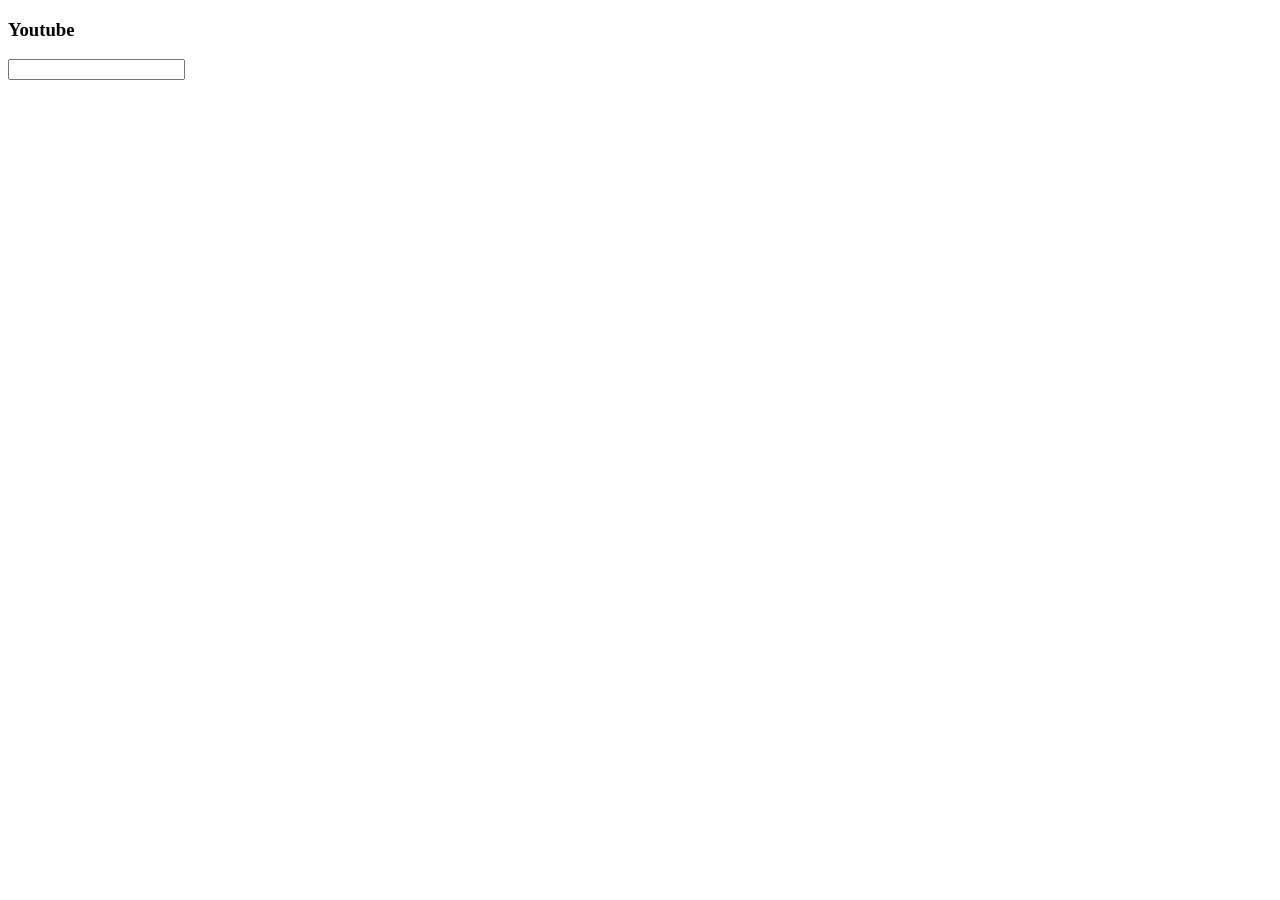
==== youtube-copyright/index.html @ 31eb98eb "first commit" ====
<!DOCTYPE html>
<html lang="en">
<head>
    <meta charset="UTF-8">
    <meta name="viewport" content="width=device-width, initial-scale=1.0">
    <title>Youtube Copyright</title>
    <link rel="stylesheet" href="style.css">
</head>
<body>
    
    <header>
        <div class="header-left">
            <i></i>
            <h3 class="logo">Youtube</h3>
        </div>
        <div class="header-center">
            <div class="header-search">
                <input type="text">
                <i></i>
            </div>
            <i></i>
        </div>
        <div class="header-right">
            <i></i>
            <i></i>
            <i></i>
        </div>
    </header>


</body>
</html>
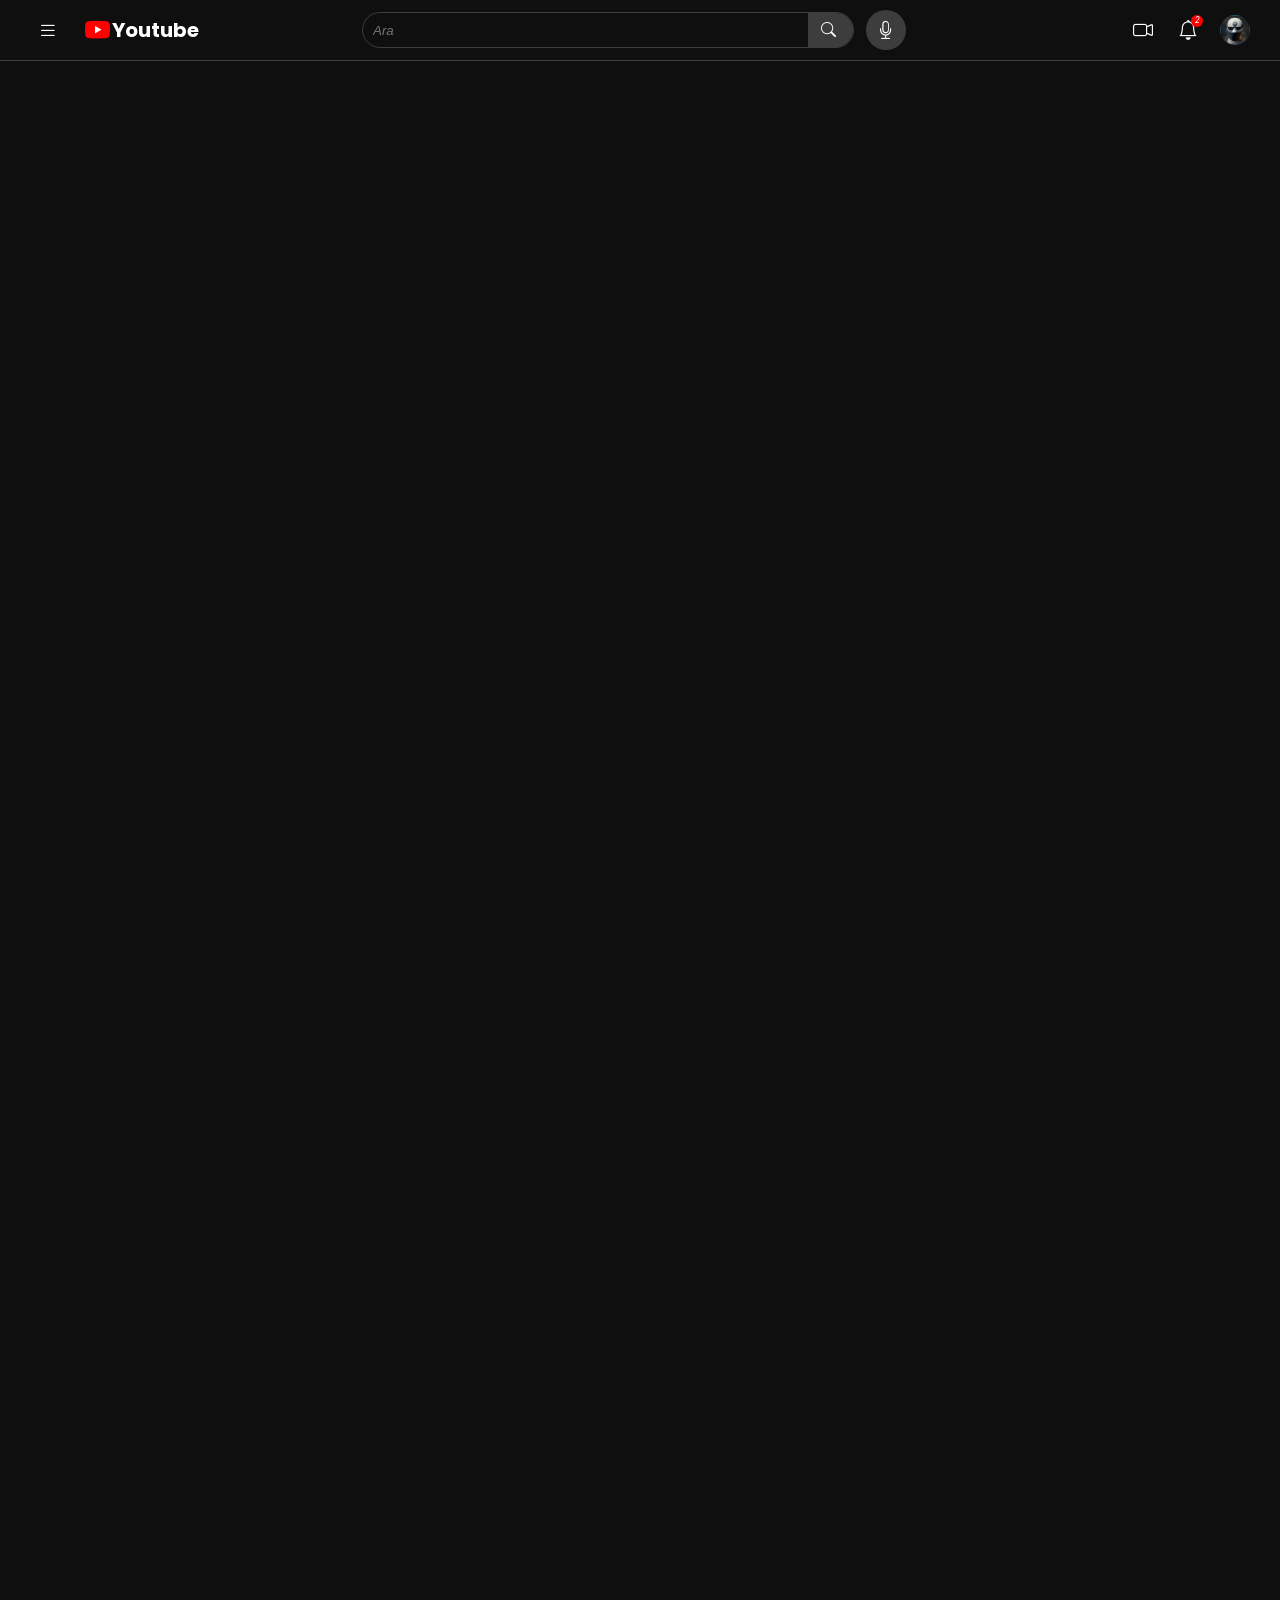
==== commit 7151428c: "header css update" ====
--- a/youtube-copyright/index.html
+++ b/youtube-copyright/index.html
@@ -1,32 +1,42 @@
 <!DOCTYPE html>
 <html lang="en">
-<head>
-    <meta charset="UTF-8">
-    <meta name="viewport" content="width=device-width, initial-scale=1.0">
+  <head>
+    <meta charset="UTF-8" />
+    <meta name="viewport" content="width=device-width, initial-scale=1.0" />
     <title>Youtube Copyright</title>
-    <link rel="stylesheet" href="style.css">
-</head>
-<body>
-    
+    <link rel="stylesheet" href="style.css" />
+    <!--! boostrap icons cdn -->
+    <link
+      rel="stylesheet"
+      href="https://cdn.jsdelivr.net/npm/bootstrap-icons@1.11.3/font/bootstrap-icons.min.css"
+    />
+  </head>
+  <body>
     <header>
+      <div class="header-wrapper">
         <div class="header-left">
-            <i></i>
-            <h3 class="logo">Youtube</h3>
+          <i class="bi bi-list icon-hover"></i>
+          <div class="logo">
+            <i class="bi bi-youtube"></i>
+            <span></span>
+            <h3>Youtube</h3>
+          </div>
         </div>
         <div class="header-center">
-            <div class="header-search">
-                <input type="text">
-                <i></i>
-            </div>
-            <i></i>
+          <div class="header-search">
+            <input type="text" placeholder="Ara" />
+            <button>
+            <i class="bi bi-search"></i>
+            </button>
+          </div>
+          <i class="bi bi-mic"></i>
         </div>
         <div class="header-right">
-            <i></i>
-            <i></i>
-            <i></i>
+          <i class="bi bi-camera-video icon-hover"></i>
+          <i class="bi bi-bell icon-hover"></i>
+          <div class="avatar"><img src="Screenshot_2.png" alt="" /></div>
         </div>
+      </div>
     </header>
-
-
-</body>
-</html>+  </body>
+</html>
--- a/youtube-copyright/style.css
+++ b/youtube-copyright/style.css
@@ -0,0 +1,204 @@
+@import url("https://fonts.googleapis.com/css2?family=Poppins:wght@300;400;500;600;700&display=swap");
+
+* {
+  margin: 0;
+  padding: 0;
+}
+
+:root {
+  --primary-color: #ff0000;
+  --dark-theme: #0f0f0f;
+  --base-font-family: "Poppins", sans-serif;
+  --base-font-size: 62.5%;
+}
+
+html {
+  font-size: var(--base-font-size);
+}
+
+body {
+  font-family: var(--base-font-family);
+  background-color: var(--dark-theme);
+  display: flex;
+  flex-direction: column;
+  height: 200vh;
+}
+
+header .icon-hover:hover {
+  background-color: #3d3d3d;
+  border-radius: 100%;
+}
+
+/* header start */
+
+header {
+  border-bottom: 1px solid #3d3d3d;
+  width: 100%;
+  position: fixed;
+  z-index: 10;
+}
+
+header i {
+  font-size: 2rem;
+  color: white;
+}
+
+.header-wrapper {
+  display: flex;
+  justify-content: space-between;
+  align-items: center;
+  height: 6rem;
+  padding: 0 3rem;
+}
+
+.header-left {
+  display: flex;
+  align-items: center;
+  column-gap: 2rem;
+}
+
+.header-left .bi-list {
+  cursor: pointer;
+  width: 3.5rem;
+  height: 3.5rem;
+  display: flex;
+  align-items: center;
+  justify-content: center;
+  transition: 0.1s all ease;
+}
+
+.header-left .logo {
+  display: flex;
+  align-items: center;
+  column-gap: .2rem;
+  position: relative;
+  cursor: pointer;
+}
+
+.header-left .logo .bi-youtube {
+  color: var(--primary-color);
+  font-size: 2.5rem;
+  z-index: 10;
+  display: flex;
+  align-items: center;
+}
+
+.header-left .logo span {
+  background-color: white;
+  width: 1.5rem;
+  height: 1rem;
+  position: absolute;
+  left: .3rem;
+}
+
+.header-left .logo h3 {
+  font-size: 2rem;
+  color: white;
+}
+
+.header-center {
+  display: flex;
+  align-items: center;
+  column-gap: 1.2rem;
+  width: 60rem;
+}
+
+.header-center button {
+  background-color: #3d3d3d;
+  height: 3.4rem;
+  width: 5rem;
+  border: 0;
+  outline: 0;
+  border-radius: 0 4rem 4rem 0;
+  cursor: pointer;
+}
+
+.header-center .header-search input {
+  border: 0;
+  outline: 0;
+  color: white;
+  background-color: var(--dark-theme);
+  width: 100%;
+  font-style: italic;
+}
+
+.header-center .header-search {
+  border: 1px solid #3d3d3d;
+  border-radius: 3rem;
+  padding: 0 0 0 1rem;
+  display: flex;
+  align-items: center;
+  width: 80%;
+}
+
+.header-center .header-search .bi-search {
+  font-size: 1.5rem;
+  margin-right: 0.4rem;
+}
+
+.header-center .bi-mic {
+  cursor: pointer;
+  background-color: #3d3d3d;
+  border-radius: 100%;
+  width: 4rem;
+  height: 4rem;
+  display: flex;
+  align-items: center;
+  justify-content: center;
+  font-size: 1.8rem;
+}
+
+.header-right {
+  display: flex;
+  align-items: center;
+  justify-content: space-between;
+  column-gap: 1rem;
+}
+
+.header-right .bi-camera-video {
+  cursor: pointer;
+  width: 3.5rem;
+  height: 3.5rem;
+  display: flex;
+  align-items: center;
+  justify-content: center;
+  transition: 0.1s all ease;
+}
+
+.header-right .bi-bell {
+  cursor: pointer;
+  position: relative;
+  width: 3.5rem;
+  height: 3.5rem;
+  display: flex;
+  align-items: center;
+  justify-content: center;
+  transition: 0.1s all ease;
+}
+
+.header-right .bi-bell::after {
+  content: "2";
+  top: 0.2rem;
+  right: 0.2rem;
+  font-size: 0.8rem;
+  position: absolute;
+  background-color: var(--primary-color);
+  border-radius: 100%;
+  width: 1.2rem;
+  height: 1.2rem;
+  display: flex;
+  align-items: center;
+  justify-content: center;
+}
+
+.header-right .avatar img {
+  width: 3rem;
+  height: 3rem;
+  border-radius: 100%;
+  cursor: pointer;
+  display: flex;
+  align-items: center;
+  margin-left: 0.5rem;
+}
+
+/* header end */
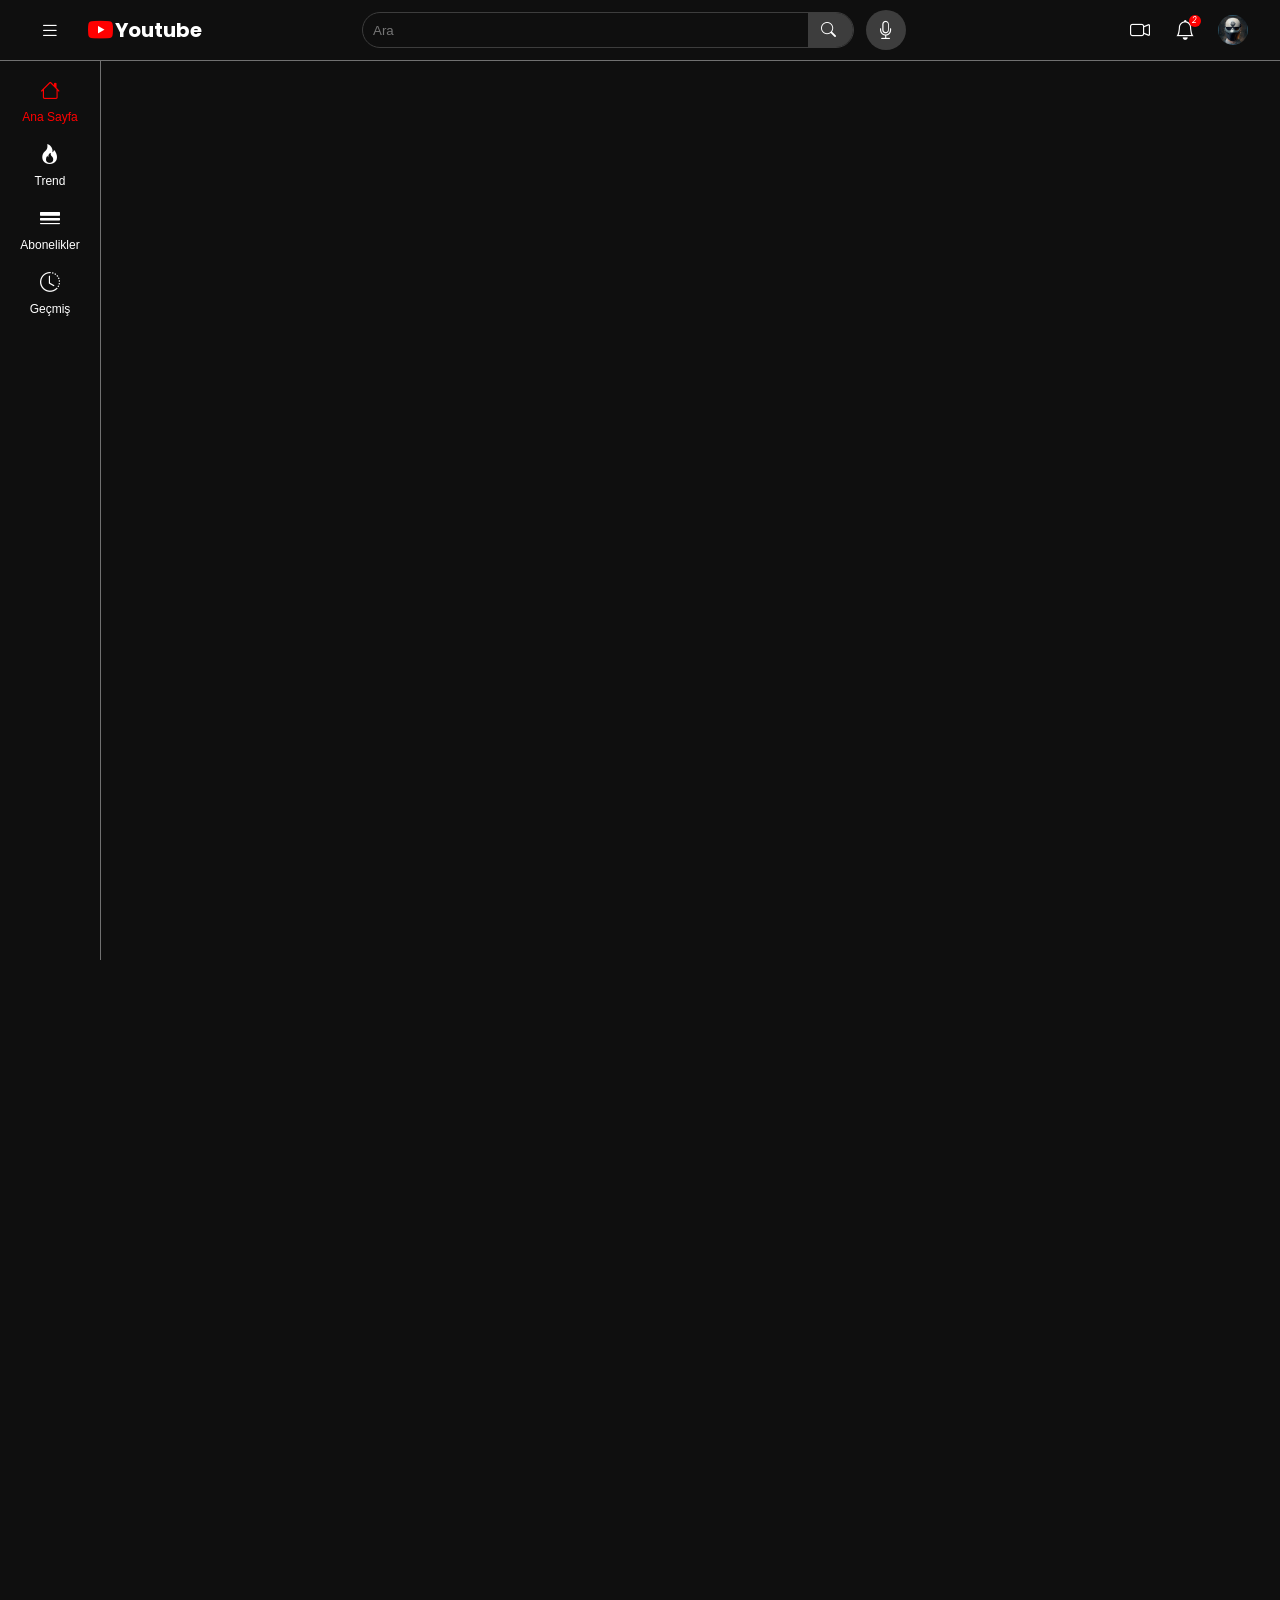
==== commit 31515951: "add sidebar" ====
--- a/youtube-copyright/index.html
+++ b/youtube-copyright/index.html
@@ -26,7 +26,7 @@
           <div class="header-search">
             <input type="text" placeholder="Ara" />
             <button>
-            <i class="bi bi-search"></i>
+              <i class="bi bi-search"></i>
             </button>
           </div>
           <i class="bi bi-mic"></i>
@@ -38,5 +38,37 @@
         </div>
       </div>
     </header>
+
+    <div class="content">
+      <div class="sidebar">
+        <ul class="sidebar-buttons">
+          <li class="sidebar-item">
+            <a href="#" class="active">
+              <i class="bi bi-house"></i>
+              <span>Ana Sayfa</span>
+            </a>
+          </li>
+          <li class="sidebar-item">
+            <a href="#">
+              <i class="bi bi-fire"></i>
+              <span>Trend</span>
+            </a>
+          </li>
+          <li class="sidebar-item">
+            <a href="#">
+              <i class="bi bi-border-width"></i>
+              <span>Abonelikler</span>
+            </a>
+          </li>
+          <li class="sidebar-item">
+            <a href="#">
+              <i class="bi bi-clock-history"></i>
+              <span>Geçmiş</span>
+            </a>
+          </li>
+        </ul>
+      </div>
+      <div class="videos"></div>
+    </div>
   </body>
 </html>
--- a/youtube-copyright/style.css
+++ b/youtube-copyright/style.css
@@ -32,7 +32,7 @@
 /* header start */
 
 header {
-  border-bottom: 1px solid #3d3d3d;
+  border-bottom: 1px solid #717171;
   width: 100%;
   position: fixed;
   z-index: 10;
@@ -48,7 +48,7 @@
   justify-content: space-between;
   align-items: center;
   height: 6rem;
-  padding: 0 3rem;
+  padding: 0 3.25rem;
 }
 
 .header-left {
@@ -70,7 +70,7 @@
 .header-left .logo {
   display: flex;
   align-items: center;
-  column-gap: .2rem;
+  column-gap: 0.2rem;
   position: relative;
   cursor: pointer;
 }
@@ -88,7 +88,7 @@
   width: 1.5rem;
   height: 1rem;
   position: absolute;
-  left: .3rem;
+  left: 0.3rem;
 }
 
 .header-left .logo h3 {
@@ -119,7 +119,6 @@
   color: white;
   background-color: var(--dark-theme);
   width: 100%;
-  font-style: italic;
 }
 
 .header-center .header-search {
@@ -202,3 +201,49 @@
 }
 
 /* header end */
+
+.content {
+  margin-top: 6rem;
+}
+
+/* sidebar start */
+
+.sidebar {
+  width: 10rem;
+  height: 100vh;
+  border-right: 1px solid #717171;
+  position: fixed;
+  z-index: 10;
+}
+
+.sidebar i {
+  font-size: 2rem;
+}
+
+.sidebar .sidebar-item {
+  margin-top: 1.5rem;
+}
+
+.sidebar .sidebar-item a {
+  display: flex;
+  align-items: center;
+  flex-direction: column;
+  text-decoration: none;
+  color: white;
+  transition: 0.5s ease color;
+}
+
+.sidebar .sidebar-item a:hover {
+  color: var(--primary-color);
+}
+
+.sidebar .sidebar-item a.active {
+  color: red;
+}
+
+.sidebar .sidebar-item span {
+  font-size: 1.2rem;
+  margin-top: 0.5rem;
+}
+
+/* sidebar end */
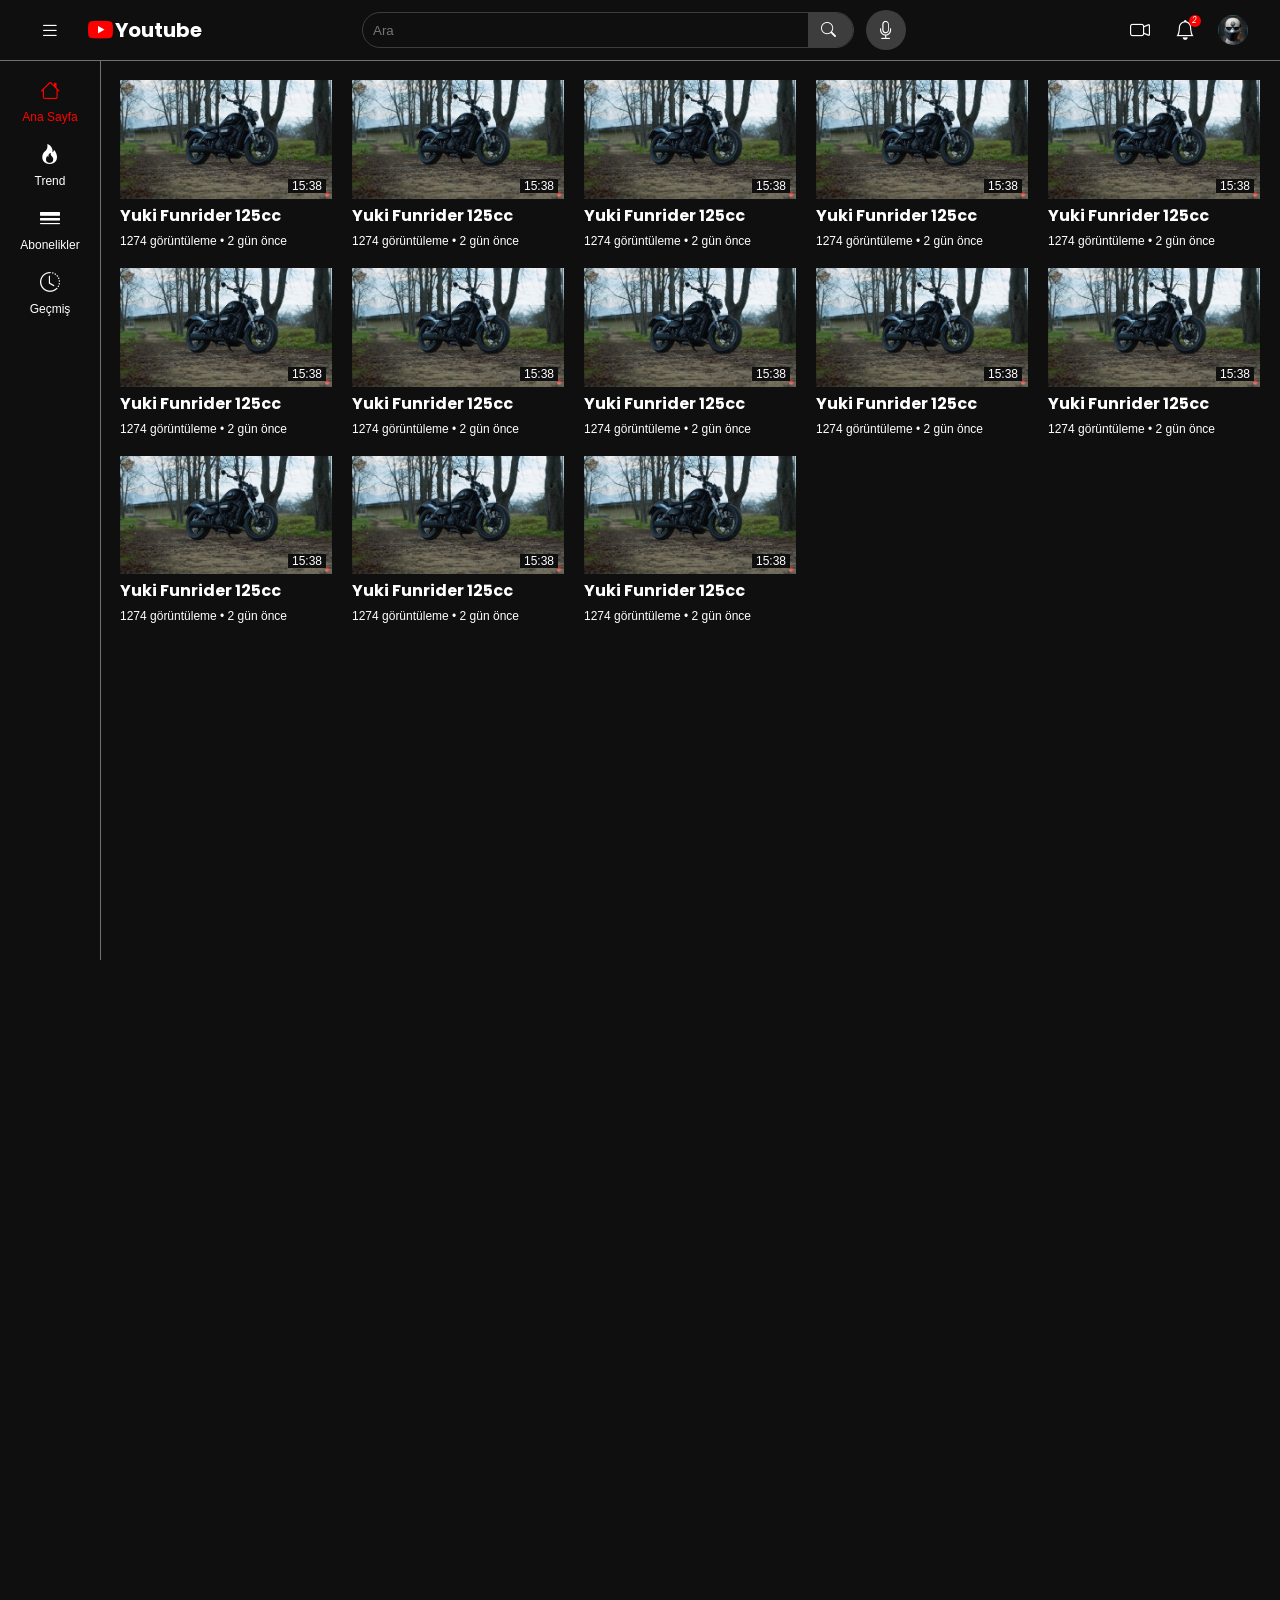
==== commit 009eb09b: "videos and responsive update, project end" ====
--- a/youtube-copyright/index.html
+++ b/youtube-copyright/index.html
@@ -68,7 +68,141 @@
           </li>
         </ul>
       </div>
-      <div class="videos"></div>
+      <div class="videos">
+        <ul class="video-list">
+          <li class="video-list-item">
+            <div class="video-image">
+              <img src="Chopperr.png" alt="chopperr">
+              <span>15:38</span>
+            </div>
+            <div class="video-texts">
+              <a href="#">Yuki Funrider 125cc</a>
+              <span> 1274 görüntüleme • 2 gün önce </span>
+            </div>  
+          </li>
+          <li class="video-list-item">
+            <div class="video-image">
+              <img src="Chopperr.png" alt="chopperr">
+              <span>15:38</span>
+            </div>
+            <div class="video-texts">
+              <a href="#">Yuki Funrider 125cc</a>
+              <span> 1274 görüntüleme • 2 gün önce </span>
+            </div>  
+          </li>
+          <li class="video-list-item">
+            <div class="video-image">
+              <img src="Chopperr.png" alt="chopperr">
+              <span>15:38</span>
+            </div>
+            <div class="video-texts">
+              <a href="#">Yuki Funrider 125cc</a>
+              <span> 1274 görüntüleme • 2 gün önce </span>
+            </div>  
+          </li>
+          <li class="video-list-item">
+            <div class="video-image">
+              <img src="Chopperr.png" alt="chopperr">
+              <span>15:38</span>
+            </div>
+            <div class="video-texts">
+              <a href="#">Yuki Funrider 125cc</a>
+              <span> 1274 görüntüleme • 2 gün önce </span>
+            </div>  
+          </li>
+          <li class="video-list-item">
+            <div class="video-image">
+              <img src="Chopperr.png" alt="chopperr">
+              <span>15:38</span>
+            </div>
+            <div class="video-texts">
+              <a href="#">Yuki Funrider 125cc</a>
+              <span> 1274 görüntüleme • 2 gün önce </span>
+            </div>  
+          </li>
+          <li class="video-list-item">
+            <div class="video-image">
+              <img src="Chopperr.png" alt="chopperr">
+              <span>15:38</span>
+            </div>
+            <div class="video-texts">
+              <a href="#">Yuki Funrider 125cc</a>
+              <span> 1274 görüntüleme • 2 gün önce </span>
+            </div>  
+          </li>
+          <li class="video-list-item">
+            <div class="video-image">
+              <img src="Chopperr.png" alt="chopperr">
+              <span>15:38</span>
+            </div>
+            <div class="video-texts">
+              <a href="#">Yuki Funrider 125cc</a>
+              <span> 1274 görüntüleme • 2 gün önce </span>
+            </div>  
+          </li>
+          <li class="video-list-item">
+            <div class="video-image">
+              <img src="Chopperr.png" alt="chopperr">
+              <span>15:38</span>
+            </div>
+            <div class="video-texts">
+              <a href="#">Yuki Funrider 125cc</a>
+              <span> 1274 görüntüleme • 2 gün önce </span>
+            </div>  
+          </li>
+          <li class="video-list-item">
+            <div class="video-image">
+              <img src="Chopperr.png" alt="chopperr">
+              <span>15:38</span>
+            </div>
+            <div class="video-texts">
+              <a href="#">Yuki Funrider 125cc</a>
+              <span> 1274 görüntüleme • 2 gün önce </span>
+            </div>  
+          </li>
+          <li class="video-list-item">
+            <div class="video-image">
+              <img src="Chopperr.png" alt="chopperr">
+              <span>15:38</span>
+            </div>
+            <div class="video-texts">
+              <a href="#">Yuki Funrider 125cc</a>
+              <span> 1274 görüntüleme • 2 gün önce </span>
+            </div>  
+          </li>
+          <li class="video-list-item">
+            <div class="video-image">
+              <img src="Chopperr.png" alt="chopperr">
+              <span>15:38</span>
+            </div>
+            <div class="video-texts">
+              <a href="#">Yuki Funrider 125cc</a>
+              <span> 1274 görüntüleme • 2 gün önce </span>
+            </div>  
+          </li>
+          <li class="video-list-item">
+            <div class="video-image">
+              <img src="Chopperr.png" alt="chopperr">
+              <span>15:38</span>
+            </div>
+            <div class="video-texts">
+              <a href="#">Yuki Funrider 125cc</a>
+              <span> 1274 görüntüleme • 2 gün önce </span>
+            </div>  
+          </li>
+          <li class="video-list-item">
+            <div class="video-image">
+              <img src="Chopperr.png" alt="chopperr">
+              <span>15:38</span>
+            </div>
+            <div class="video-texts">
+              <a href="#">Yuki Funrider 125cc</a>
+              <span> 1274 görüntüleme • 2 gün önce </span>
+            </div>  
+          </li>
+        
+        </ul>
+      </div>
     </div>
   </body>
 </html>
--- a/youtube-copyright/style.css
+++ b/youtube-copyright/style.css
@@ -35,7 +35,8 @@
   border-bottom: 1px solid #717171;
   width: 100%;
   position: fixed;
-  z-index: 10;
+  z-index: 11;
+  background-color: var(--dark-theme);
 }
 
 header i {
@@ -214,6 +215,7 @@
   border-right: 1px solid #717171;
   position: fixed;
   z-index: 10;
+  background-color: var(--dark-theme);
 }
 
 .sidebar i {
@@ -247,3 +249,97 @@
 }
 
 /* sidebar end */
+
+/* videos start */
+
+.videos {
+  margin: 2rem;
+  margin-left: 12rem;
+  flex: 1;
+}
+
+.video-list {
+  color: white;
+  list-style: none;
+  display: grid;
+  grid-template-columns: repeat(auto-fill, minmax(200px, 1fr));
+  gap: 2rem;
+}
+
+.video-list-item {
+  cursor: pointer;
+  transition: 0.3s transform ease;
+}
+
+.video-list-item:hover {
+  transform: scale(1.05);
+}
+
+.video-image {
+  position: relative;
+  display: flex;
+}
+
+.video-image img {
+  width: 100%;
+}
+
+.video-image span {
+  position: absolute;
+  right: 0.6rem;
+  bottom: 0.6rem;
+  padding: 0 0.4rem;
+  background-color: #0f0f0f;
+  font-size: 1.2rem;
+}
+
+.video-texts {
+  display: flex;
+  row-gap: 0.6rem;
+  flex-direction: column;
+  margin-top: 0.4rem;
+}
+
+.video-texts a {
+  color: white;
+  text-decoration: none;
+  font-weight: bold;
+  font-size: 1.6rem;
+}
+
+.video-texts span {
+  font-size: 1.2rem;
+}
+
+/* videos end */
+
+/* responsive start */
+
+@media (max-width: 1024px) {
+  .header-center {
+    margin: 0 4rem;
+  }
+}
+
+@media (max-width: 768px) {
+  .header-center {
+    width: unset;
+  }
+
+  .sidebar {
+    display: none;
+  }
+
+  .header-center {
+    display: none;
+  }
+
+  .videos {
+    margin-left: 2rem;
+  }
+
+  .header-wrapper {
+    padding: 0 2rem;
+  }
+}
+/* responsive end */
